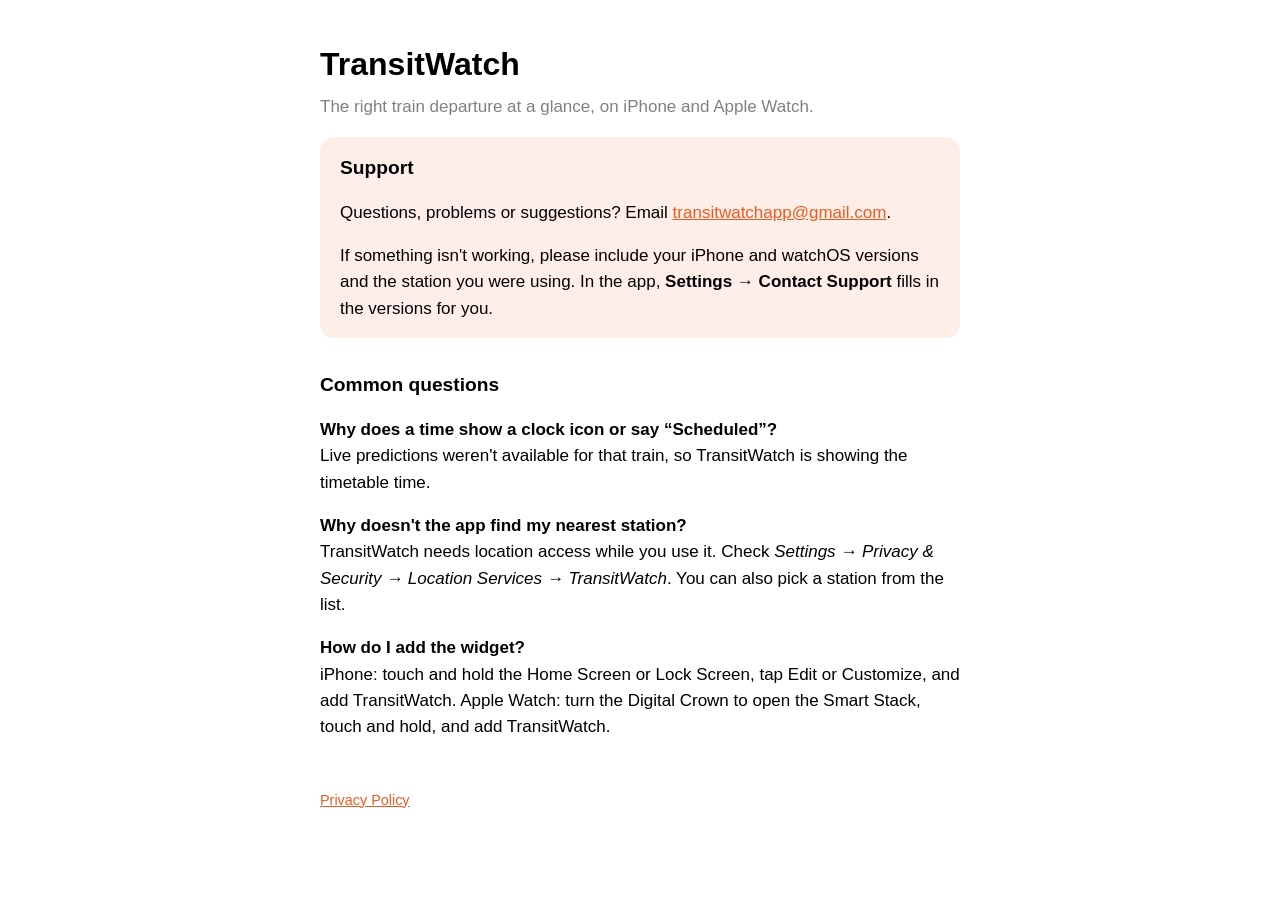
==== index.html @ 3787ce35 "Support and privacy pages Co-Authored-By: Claude Opus 5.5 <noreply@anthropic.com>" ====
<!DOCTYPE html>
<html lang="en">
<head>
<meta charset="utf-8">
<meta name="viewport" content="width=device-width, initial-scale=1">
<title>TransitWatch Support</title>
<link rel="stylesheet" href="style.css">
</head>
<body>
<h1>TransitWatch</h1>
<p class="tagline">The right train departure at a glance, on iPhone and Apple Watch.</p>

<div class="contact">
<h2 style="margin-top:0">Support</h2>
<p>Questions, problems or suggestions? Email <a href="mailto:transitwatchapp@gmail.com?subject=TransitWatch%20Support">transitwatchapp@gmail.com</a>.</p>
<p style="margin-bottom:0">If something isn't working, please include your iPhone and watchOS versions and the station you were using. In the app, <strong>Settings → Contact Support</strong> fills in the versions for you.</p>
</div>

<h2>Common questions</h2>
<p><strong>Why does a time show a clock icon or say “Scheduled”?</strong><br>
Live predictions weren't available for that train, so TransitWatch is showing the timetable time.</p>
<p><strong>Why doesn't the app find my nearest station?</strong><br>
TransitWatch needs location access while you use it. Check <em>Settings → Privacy &amp; Security → Location Services → TransitWatch</em>. You can also pick a station from the list.</p>
<p><strong>How do I add the widget?</strong><br>
iPhone: touch and hold the Home Screen or Lock Screen, tap Edit or Customize, and add TransitWatch. Apple Watch: turn the Digital Crown to open the Smart Stack, touch and hold, and add TransitWatch.</p>

<footer><a href="privacy.html">Privacy Policy</a></footer>
</body>
</html>
---- style.css ----
:root { color-scheme: light dark; --accent: #f05a22; }
body { font: 17px/1.55 -apple-system, BlinkMacSystemFont, "Helvetica Neue", sans-serif; max-width: 40rem; margin: 0 auto; padding: 2.5rem 1.25rem 4rem; }
h1 { font-size: 2rem; margin: 0 0 .25rem; }
h2 { font-size: 1.2rem; margin-top: 2rem; }
.tagline { color: GrayText; margin-top: 0; }
a { color: var(--accent); }
.contact { padding: 1rem 1.25rem; border-radius: 14px; background: color-mix(in srgb, var(--accent) 10%, transparent); }
footer { margin-top: 3rem; font-size: .9rem; color: GrayText; }
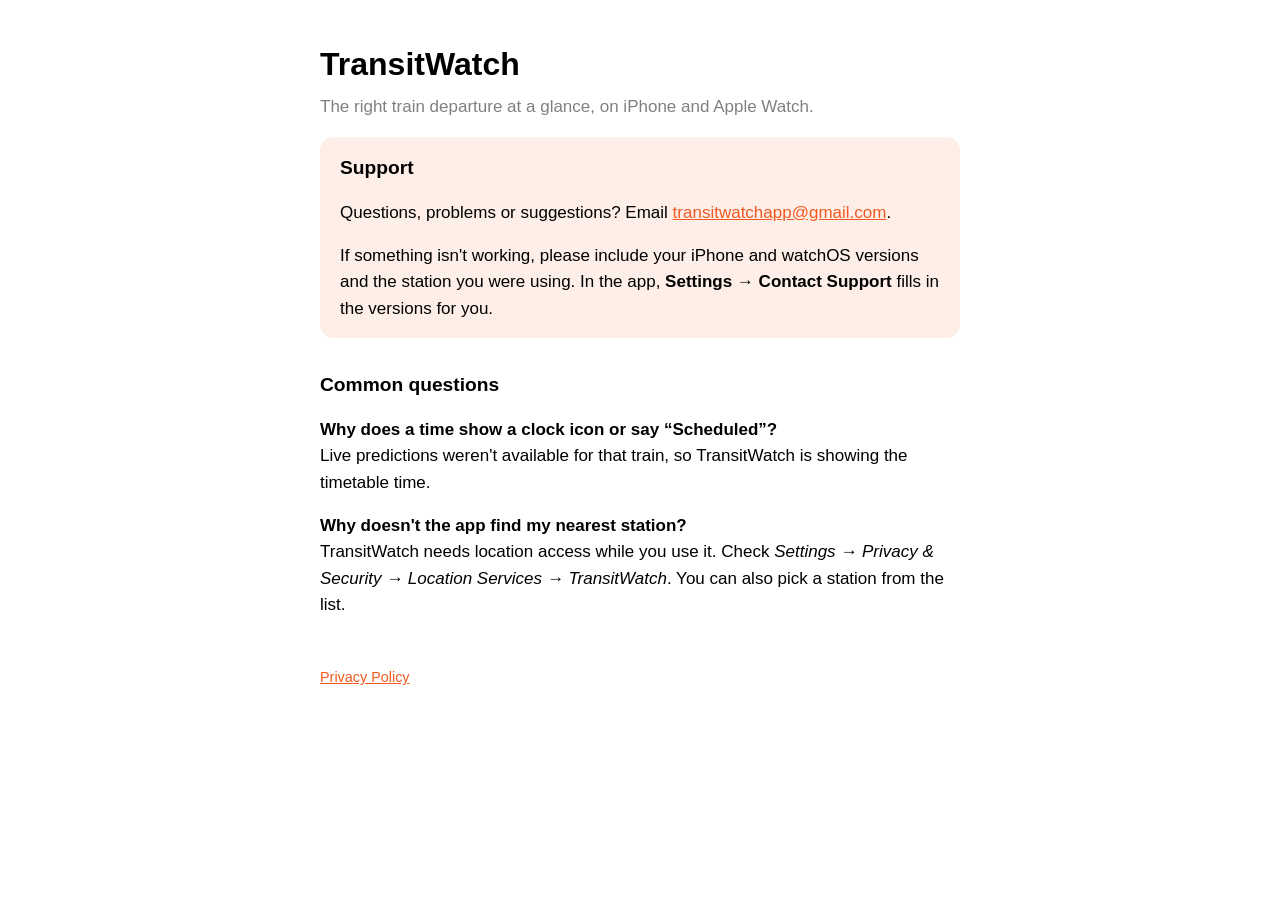
==== commit af0dd42a: "Only what 3.0 has: no widget FAQ, no widgets, Commute or purchases in privacy Co-Authored-By: Claude" ====
--- a/index.html
+++ b/index.html
@@ -21,8 +21,6 @@
 Live predictions weren't available for that train, so TransitWatch is showing the timetable time.</p>
 <p><strong>Why doesn't the app find my nearest station?</strong><br>
 TransitWatch needs location access while you use it. Check <em>Settings → Privacy &amp; Security → Location Services → TransitWatch</em>. You can also pick a station from the list.</p>
-<p><strong>How do I add the widget?</strong><br>
-iPhone: touch and hold the Home Screen or Lock Screen, tap Edit or Customize, and add TransitWatch. Apple Watch: turn the Digital Crown to open the Smart Stack, touch and hold, and add TransitWatch.</p>
 
 <footer><a href="privacy.html">Privacy Policy</a></footer>
 </body>
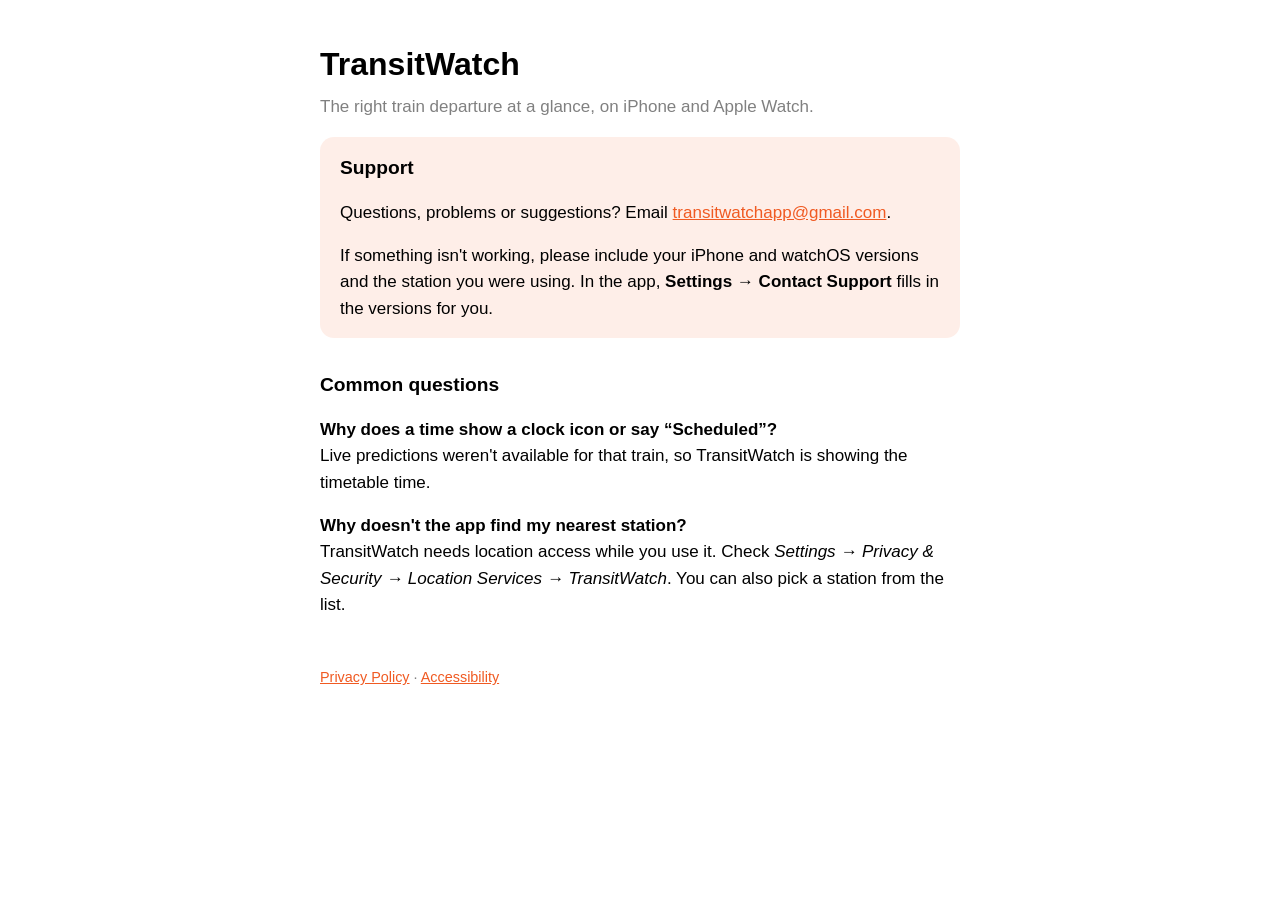
==== commit 9778cf17: "Accessibility page; link from the support page Co-Authored-By: Claude Opus 5.5 <noreply@anthropic.co" ====
--- a/index.html
+++ b/index.html
@@ -22,6 +22,6 @@
 <p><strong>Why doesn't the app find my nearest station?</strong><br>
 TransitWatch needs location access while you use it. Check <em>Settings → Privacy &amp; Security → Location Services → TransitWatch</em>. You can also pick a station from the list.</p>
 
-<footer><a href="privacy.html">Privacy Policy</a></footer>
+<footer><a href="privacy.html">Privacy Policy</a> · <a href="accessibility.html">Accessibility</a></footer>
 </body>
 </html>
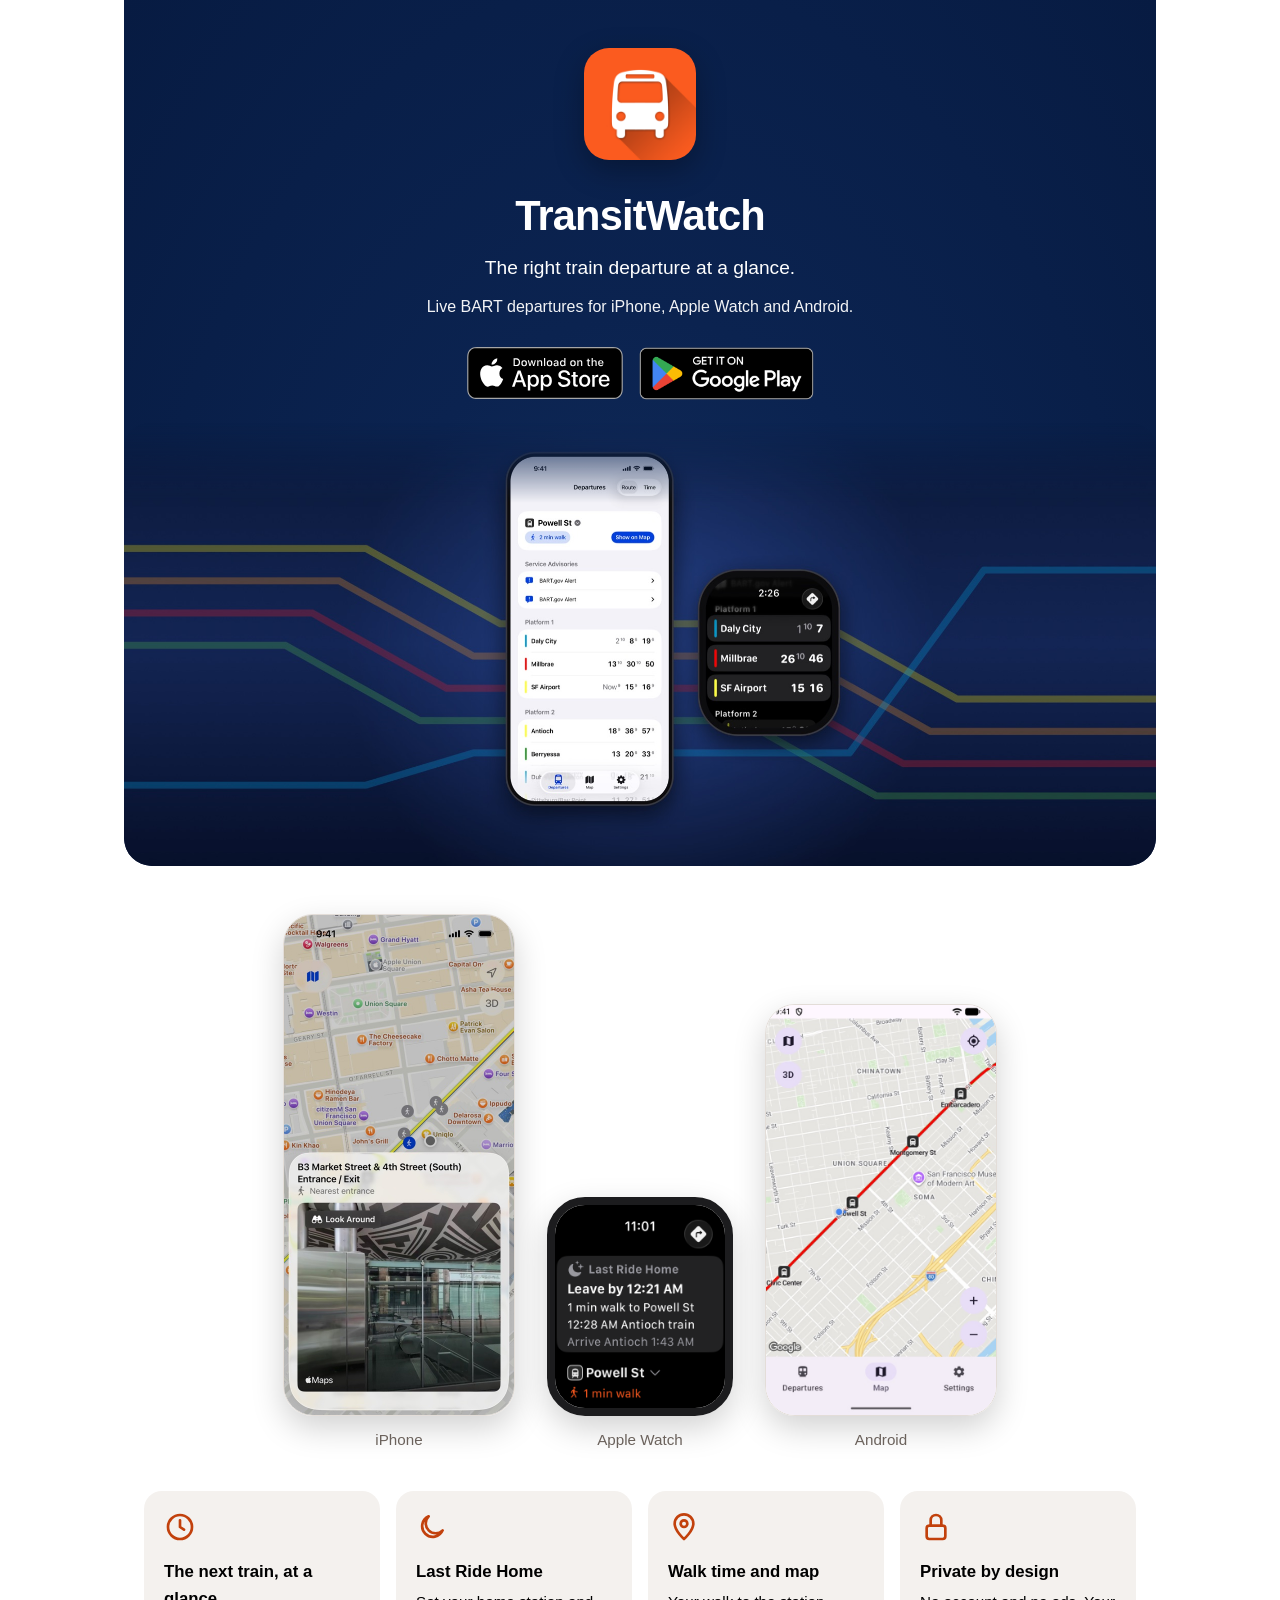
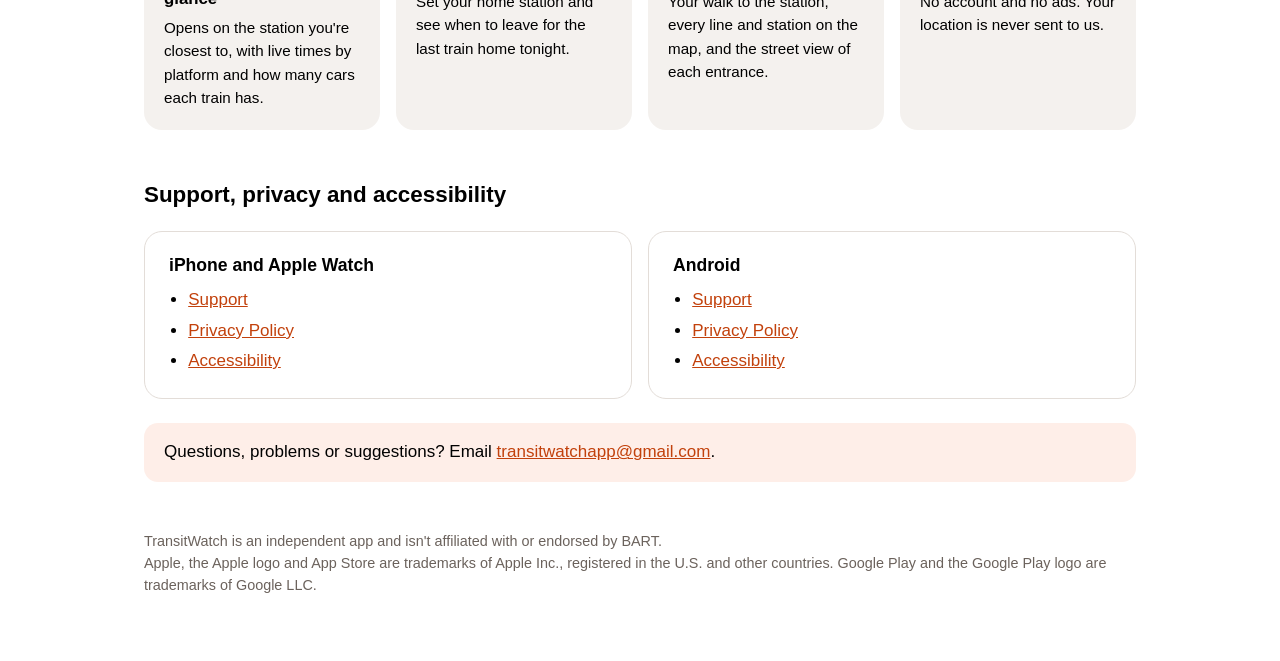
==== commit ce623944: "Home page for both apps: App Store header art, store badges, screenshots, features; Android link on " ====
--- a/index.html
+++ b/index.html
@@ -3,25 +3,144 @@
 <head>
 <meta charset="utf-8">
 <meta name="viewport" content="width=device-width, initial-scale=1">
-<title>TransitWatch Support</title>
+<title>TransitWatch: live BART departures at a glance</title>
+<meta name="description" content="Live BART departures from the station you're near, and when to leave for home. For iPhone, Apple Watch and Android.">
+<!-- Was a redirect to ios/ (2026-11-06); the home page for both apps since Android 3.0 went live (2026-11-07).
+     privacy.html and accessibility.html here still redirect to ios/ for App Store Connect. -->
+<link rel="icon" href="images/icon.png">
 <link rel="stylesheet" href="style.css">
+<style>
+  /* Accessible oranges: #c2410c is 5.2:1 on white; #ff9a6b is 7:1 on the dark background. */
+  /* --muted: 5.9:1 on white, 7:1 on the dark background (GrayText is too faint). */
+  :root { --ink: #c2410c; --card: #f4f1ee; --line: #e3ddd8; --muted: #6b625c; }
+  @media (prefers-color-scheme: dark) { :root { --ink: #ff9a6b; --card: #2c2826; --line: #45403c; --muted: #b8afa8; } }
+  body { max-width: 62rem; padding-top: 0; }
+  a { color: var(--ink); }
+
+  /* Navy taken from the App Store header image (AppStore/Header in the iOS repository), which sits
+     full width at the bottom of the hero, its top edge faded into the background. */
+  .hero { margin: 0 -1.25rem; padding: 3rem 1.25rem 0; text-align: center; color: #fff; overflow: hidden;
+          background: radial-gradient(ellipse at 50% 100%, #14305f 0%, #0b2350 45%, #071b42 100%); border-radius: 0 0 28px 28px; }
+  .hero .art { display: block; width: calc(100% + 2.5rem); height: auto; margin: 1.5rem -1.25rem 0;
+               -webkit-mask-image: linear-gradient(to bottom, transparent 0, #000 18%);
+                       mask-image: linear-gradient(to bottom, transparent 0, #000 18%); }
+  .hero > img { width: 112px; height: 112px; border-radius: 25px; box-shadow: 0 10px 30px rgb(0 0 0 / .3); }
+  .hero h1 { font-size: 2.6rem; margin: 1rem 0 .25rem; letter-spacing: -.02em; }
+  .hero p { font-size: 1.2rem; margin: 0 auto; max-width: 30rem; }
+  .hero .platforms { margin-top: .75rem; font-size: 1rem; opacity: .95; }
+  /* Official store badges, unmodified (Apple and Google badge guidelines). Both show 52 px tall: Google's
+     PNG has 41 of 250 px transparent padding on each side, taken back with negative margins. */
+  .hero .badges { display: flex; justify-content: center; align-items: center; gap: 1rem; flex-wrap: wrap; margin-top: 1.75rem; }
+  .hero .badges a { display: block; line-height: 0; border-radius: 10px; }
+  .hero .badges a:focus-visible { outline: 3px solid #fff; outline-offset: 3px; }
+  .hero .badges .apple { width: 156px; height: 52px; }
+  .hero .badges .google { width: 199px; height: 77px; margin: -12.6px; }
+
+  .shots { display: flex; justify-content: center; align-items: flex-end; gap: 2rem; flex-wrap: wrap;
+           margin: 3rem 0 1rem; }
+  .shots figure { margin: 0; text-align: center; }
+  .shots img { display: block; margin: 0 auto .75rem; box-shadow: 0 12px 32px rgb(0 0 0 / .18);
+               border: 1px solid var(--line); }
+  .shots .phone img { width: 230px; height: auto; border-radius: 30px; }
+  .shots .watch img { width: 170px; height: auto; border-radius: 38px; border: 8px solid #1c1c1e; }
+  .shots figcaption { font-size: .95rem; color: var(--muted); }
+
+  .features { display: grid; grid-template-columns: repeat(auto-fit, minmax(13rem, 1fr)); gap: 1rem; margin-top: 2.5rem; }
+  .feature { background: var(--card); border-radius: 18px; padding: 1.25rem; }
+  .feature svg { width: 32px; height: 32px; color: var(--ink); }
+  .feature h3 { margin: .5rem 0 .25rem; font-size: 1.05rem; }
+  .feature p { margin: 0; font-size: .95rem; }
+
+  .apps { display: grid; grid-template-columns: repeat(auto-fit, minmax(16rem, 1fr)); gap: 1rem; }
+  .app { border: 1px solid var(--line); border-radius: 18px; padding: 1.25rem 1.5rem; }
+  .app h3 { margin: 0 0 .5rem; font-size: 1.1rem; }
+  .app ul { margin: 0; padding-left: 1.2rem; }
+  .app li { margin: .25rem 0; }
+  .contact { margin-top: 1.5rem; }
+  .contact a { color: var(--ink); }
+  h2 { font-size: 1.4rem; margin-top: 3rem; }
+  footer { color: var(--muted); }
+</style>
 </head>
 <body>
-<h1>TransitWatch</h1>
-<p class="tagline">The right train departure at a glance, on iPhone and Apple Watch.</p>
+<header class="hero">
+  <img src="images/icon.png" alt="">
+  <h1>TransitWatch</h1>
+  <p>The right train departure at a glance.</p>
+  <p class="platforms">Live BART departures for iPhone, Apple Watch and Android.</p>
+  <div class="badges">
+    <a href="https://apps.apple.com/app/id1022517633"><img class="apple" src="images/app-store-badge.svg" width="156" height="52" alt="Download on the App Store"></a>
+    <a href="https://play.google.com/store/apps/details?id=com.ricksterware.transitwatch"><img class="google" src="images/google-play-badge.png" width="200" height="77" alt="Get it on Google Play"></a>
+  </div>
+  <img class="art" src="images/header.jpg" width="2000" height="857" alt="TransitWatch on iPhone and Apple Watch: departures from Powell St by platform, over colored lines like a transit map">
+</header>
+
+<main>
+<div class="shots">
+  <figure class="phone">
+    <img src="images/iphone-look-around.jpg" width="460" height="1000" alt="iPhone: the map near Powell St with the street view of the Market Street and 4th Street entrance">
+    <figcaption>iPhone</figcaption>
+  </figure>
+  <figure class="watch">
+    <img src="images/watch-last-ride.png" width="416" height="496" alt="Apple Watch: Last Ride Home, leave by 12:21 AM for the 12:28 AM Antioch train">
+    <figcaption>Apple Watch</figcaption>
+  </figure>
+  <figure class="phone">
+    <img src="images/android-map.jpg" width="562" height="1000" alt="Android: the map of downtown San Francisco with BART stations along Market Street">
+    <figcaption>Android</figcaption>
+  </figure>
+</div>
+
+<section class="features" aria-label="Features">
+  <div class="feature">
+    <svg viewBox="0 0 24 24" fill="none" stroke="currentColor" stroke-width="2" stroke-linecap="round" stroke-linejoin="round" aria-hidden="true"><circle cx="12" cy="12" r="9"/><path d="M12 7v5l3 2"/></svg>
+    <h3>The next train, at a glance</h3>
+    <p>Opens on the station you're closest to, with live times by platform and how many cars each train has.</p>
+  </div>
+  <div class="feature">
+    <svg viewBox="0 0 24 24" fill="none" stroke="currentColor" stroke-width="2" stroke-linecap="round" stroke-linejoin="round" aria-hidden="true"><path d="M20 14.5A8 8 0 1 1 9.5 4a6.5 6.5 0 0 0 10.5 10.5z"/></svg>
+    <h3>Last Ride Home</h3>
+    <p>Set your home station and see when to leave for the last train home tonight.</p>
+  </div>
+  <div class="feature">
+    <svg viewBox="0 0 24 24" fill="none" stroke="currentColor" stroke-width="2" stroke-linecap="round" stroke-linejoin="round" aria-hidden="true"><path d="M12 21s-7-6.2-7-11.5a7 7 0 0 1 14 0C19 14.8 12 21 12 21z"/><circle cx="12" cy="9.5" r="2.5"/></svg>
+    <h3>Walk time and map</h3>
+    <p>Your walk to the station, every line and station on the map, and the street view of each entrance.</p>
+  </div>
+  <div class="feature">
+    <svg viewBox="0 0 24 24" fill="none" stroke="currentColor" stroke-width="2" stroke-linecap="round" stroke-linejoin="round" aria-hidden="true"><rect x="5" y="11" width="14" height="10" rx="2"/><path d="M8 11V7a4 4 0 0 1 8 0v4"/></svg>
+    <h3>Private by design</h3>
+    <p>No account and no ads. Your location is never sent to us.</p>
+  </div>
+</section>
+
+<h2>Support, privacy and accessibility</h2>
+<div class="apps">
+  <section class="app" aria-labelledby="ios">
+    <h3 id="ios">iPhone and Apple Watch</h3>
+    <ul>
+      <li><a href="ios/">Support</a></li>
+      <li><a href="ios/privacy.html">Privacy Policy</a></li>
+      <li><a href="ios/accessibility.html">Accessibility</a></li>
+    </ul>
+  </section>
+  <section class="app" aria-labelledby="android">
+    <h3 id="android">Android</h3>
+    <ul>
+      <li><a href="android/">Support</a></li>
+      <li><a href="android/privacy.html">Privacy Policy</a></li>
+      <li><a href="android/accessibility.html">Accessibility</a></li>
+    </ul>
+  </section>
+</div>
 
 <div class="contact">
-<h2 style="margin-top:0">Support</h2>
-<p>Questions, problems or suggestions? Email <a href="mailto:transitwatchapp@gmail.com?subject=TransitWatch%20Support">transitwatchapp@gmail.com</a>.</p>
-<p style="margin-bottom:0">If something isn't working, please include your iPhone and watchOS versions and the station you were using. In the app, <strong>Settings → Contact Support</strong> fills in the versions for you.</p>
+  <p style="margin:0">Questions, problems or suggestions? Email <a href="mailto:transitwatchapp@gmail.com?subject=TransitWatch%20Support">transitwatchapp@gmail.com</a>.</p>
 </div>
+</main>
 
-<h2>Common questions</h2>
-<p><strong>Why does a time show a clock icon or say “Scheduled”?</strong><br>
-Live predictions weren't available for that train, so TransitWatch is showing the timetable time.</p>
-<p><strong>Why doesn't the app find my nearest station?</strong><br>
-TransitWatch needs location access while you use it. Check <em>Settings → Privacy &amp; Security → Location Services → TransitWatch</em>. You can also pick a station from the list.</p>
-
-<footer><a href="privacy.html">Privacy Policy</a> · <a href="accessibility.html">Accessibility</a></footer>
+<footer>TransitWatch is an independent app and isn't affiliated with or endorsed by BART.<br>
+Apple, the Apple logo and App Store are trademarks of Apple Inc., registered in the U.S. and other countries.
+Google Play and the Google Play logo are trademarks of Google LLC.</footer>
 </body>
 </html>
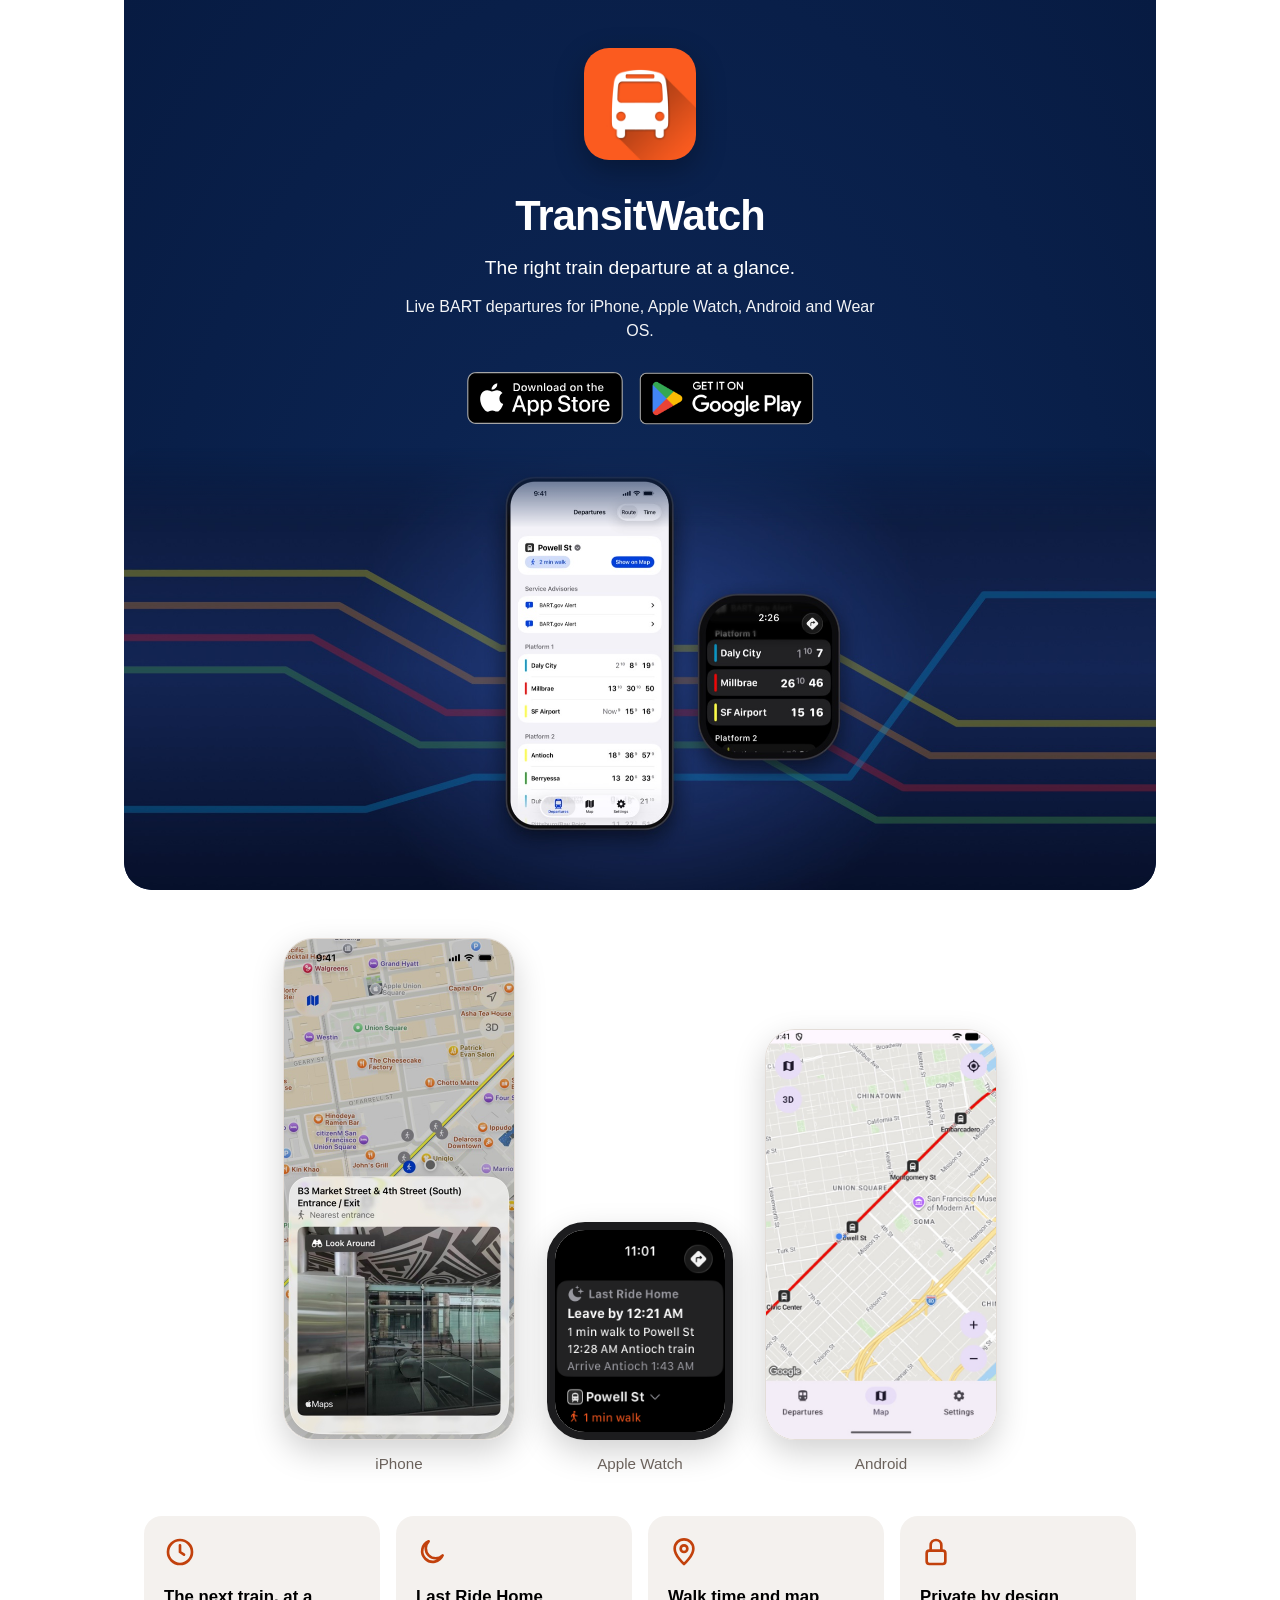
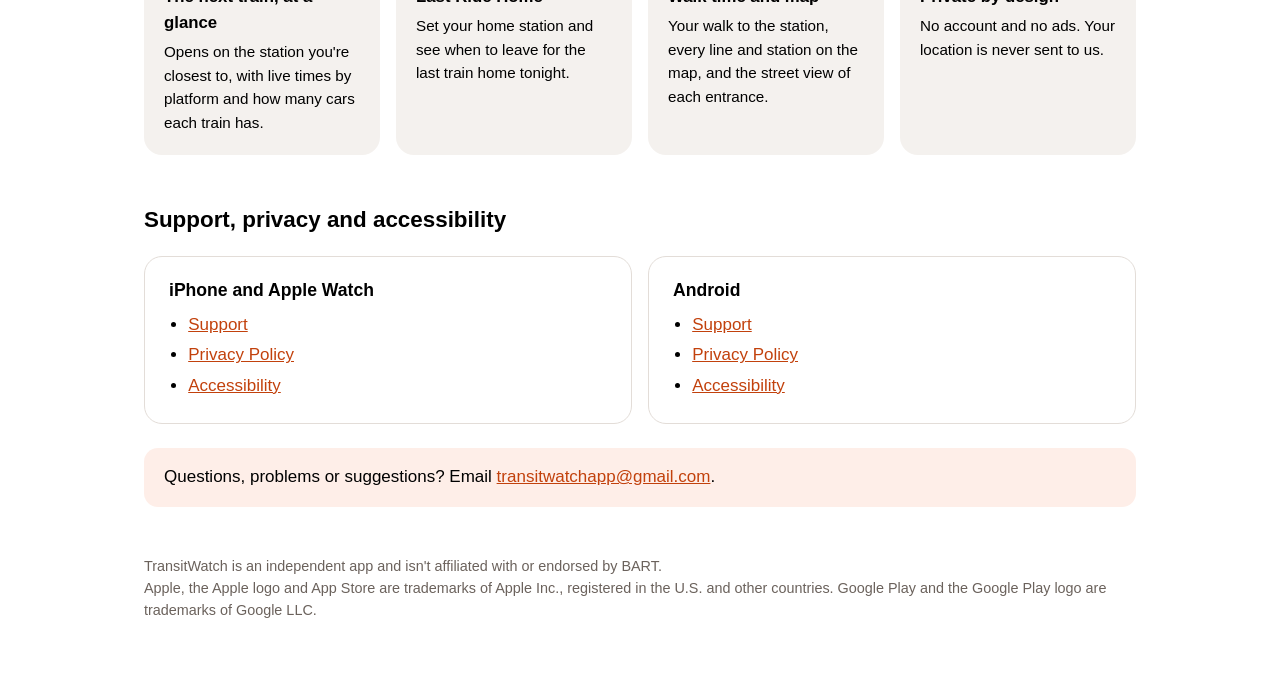
==== commit dc71fd9b: "Android 3.1: the pages mention the Wear OS watch (publish when 3.1 ships, Android A36)" ====
--- a/index.html
+++ b/index.html
@@ -4,7 +4,7 @@
 <meta charset="utf-8">
 <meta name="viewport" content="width=device-width, initial-scale=1">
 <title>TransitWatch: live BART departures at a glance</title>
-<meta name="description" content="Live BART departures from the station you're near, and when to leave for home. For iPhone, Apple Watch and Android.">
+<meta name="description" content="Live BART departures from the station you're near, and when to leave for home. For iPhone, Apple Watch, Android and Wear OS.">
 <!-- Was a redirect to ios/ (2026-11-06); the home page for both apps since Android 3.0 went live (2026-11-07).
      privacy.html and accessibility.html here still redirect to ios/ for App Store Connect. -->
 <link rel="icon" href="images/icon.png">
@@ -67,7 +67,7 @@
   <img src="images/icon.png" alt="">
   <h1>TransitWatch</h1>
   <p>The right train departure at a glance.</p>
-  <p class="platforms">Live BART departures for iPhone, Apple Watch and Android.</p>
+  <p class="platforms">Live BART departures for iPhone, Apple Watch, Android and Wear OS.</p>
   <div class="badges">
     <a href="https://apps.apple.com/app/id1022517633"><img class="apple" src="images/app-store-badge.svg" width="156" height="52" alt="Download on the App Store"></a>
     <a href="https://play.google.com/store/apps/details?id=com.ricksterware.transitwatch"><img class="google" src="images/google-play-badge.png" width="200" height="77" alt="Get it on Google Play"></a>
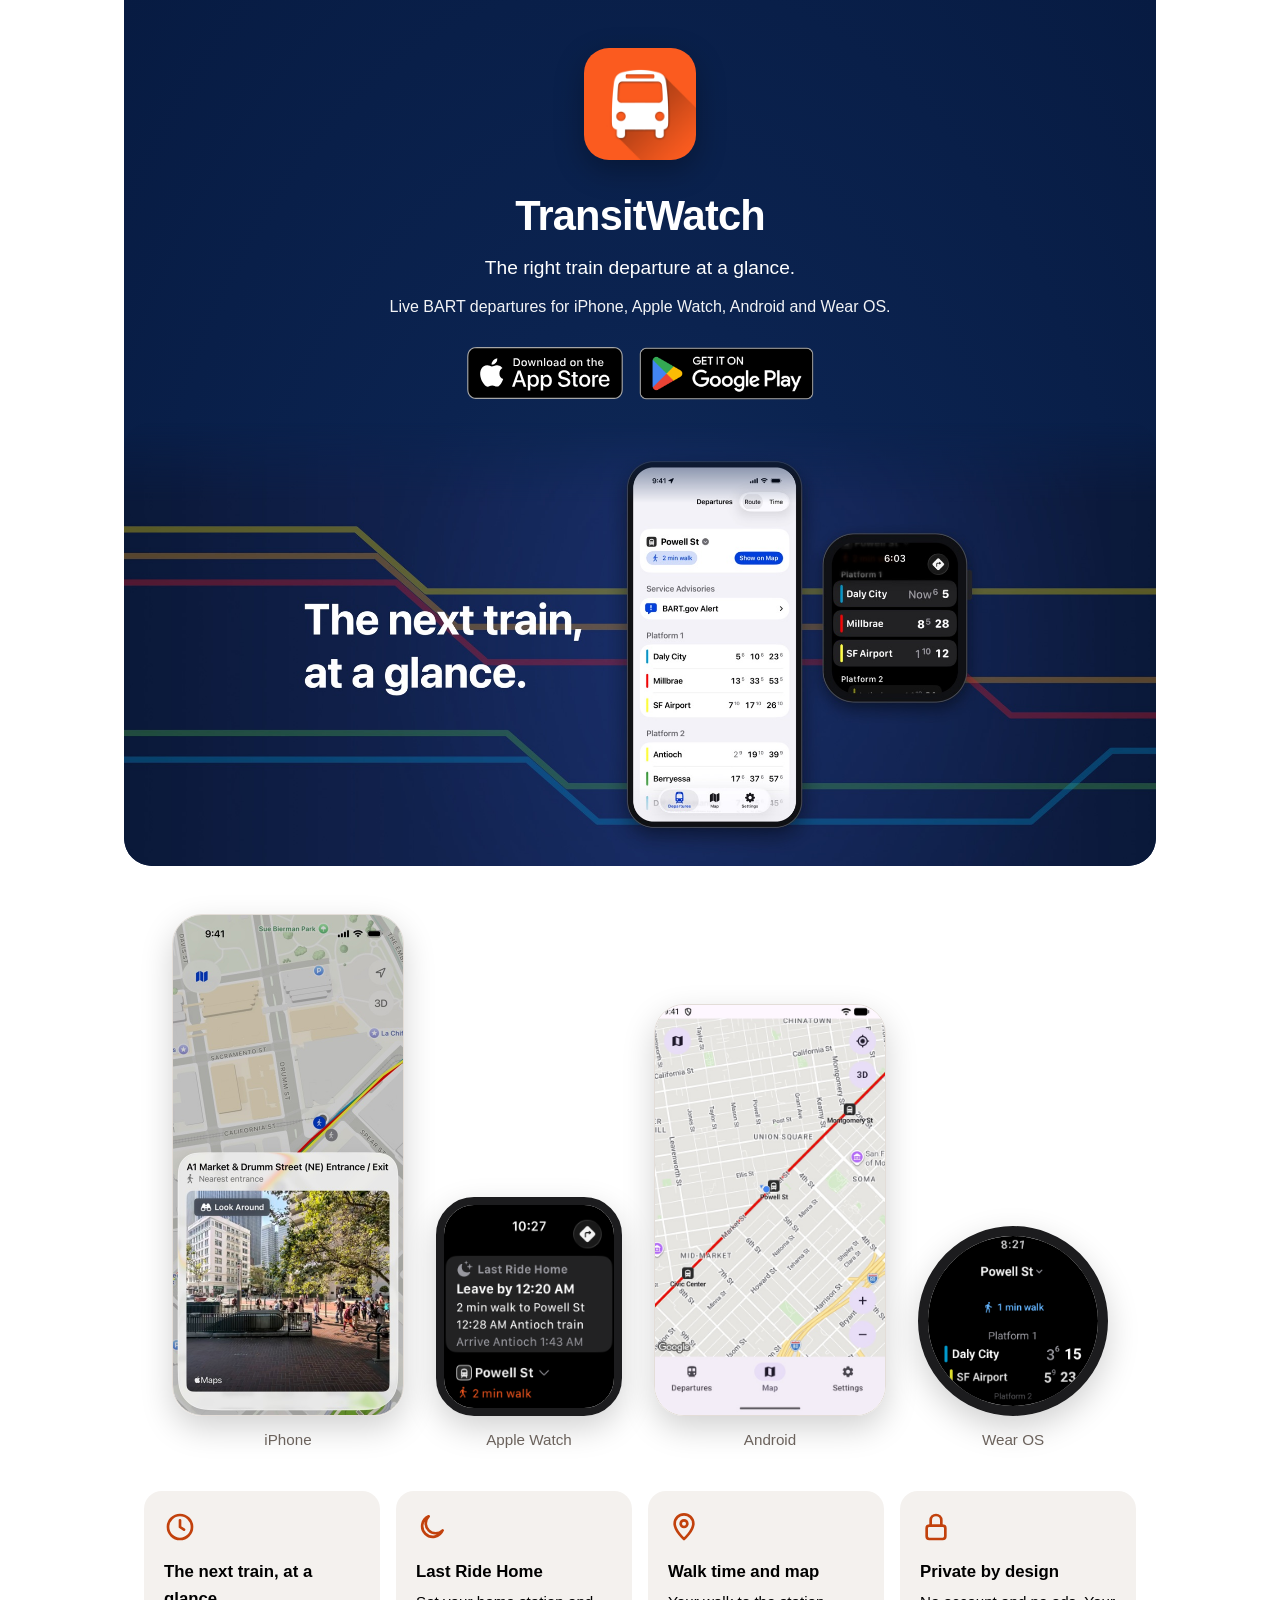
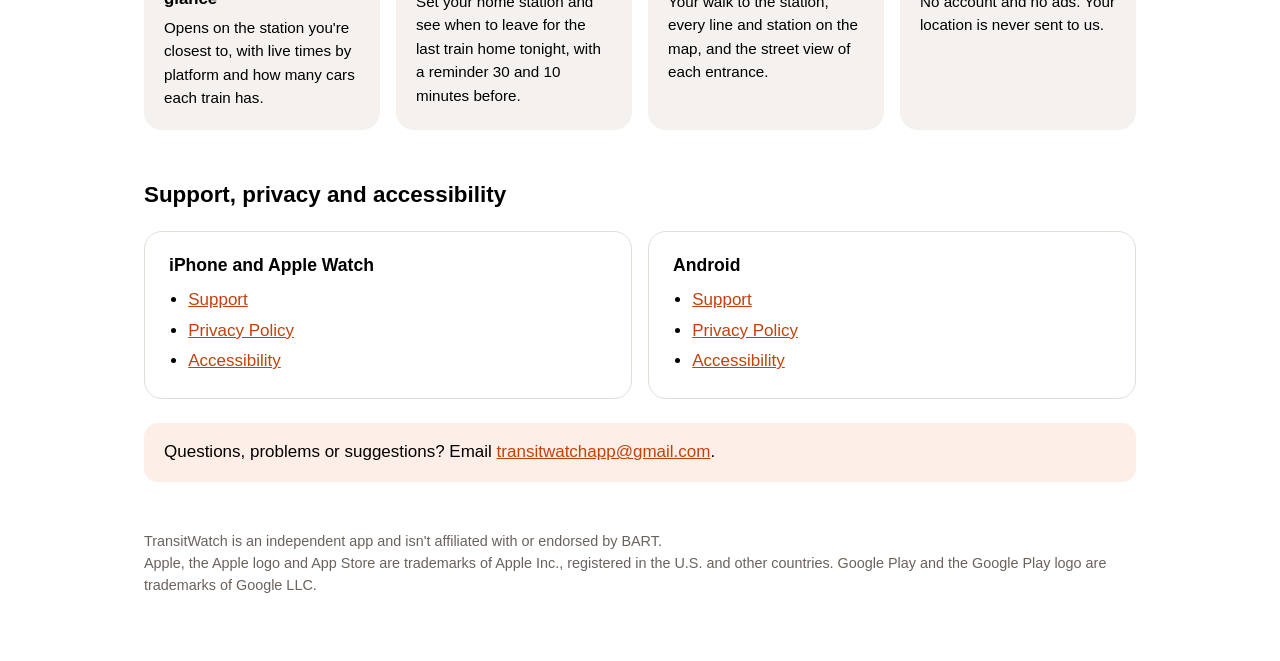
==== commit d4cd08d5: "Home page and privacy pages for iPhone 3.0.2 and Android 3.1 (publish when both are live) Same look " ====
--- a/index.html
+++ b/index.html
@@ -27,7 +27,7 @@
   .hero > img { width: 112px; height: 112px; border-radius: 25px; box-shadow: 0 10px 30px rgb(0 0 0 / .3); }
   .hero h1 { font-size: 2.6rem; margin: 1rem 0 .25rem; letter-spacing: -.02em; }
   .hero p { font-size: 1.2rem; margin: 0 auto; max-width: 30rem; }
-  .hero .platforms { margin-top: .75rem; font-size: 1rem; opacity: .95; }
+  .hero .platforms { margin-top: .75rem; font-size: 1rem; opacity: .95; max-width: none; text-wrap: balance; }
   /* Official store badges, unmodified (Apple and Google badge guidelines). Both show 52 px tall: Google's
      PNG has 41 of 250 px transparent padding on each side, taken back with negative margins. */
   .hero .badges { display: flex; justify-content: center; align-items: center; gap: 1rem; flex-wrap: wrap; margin-top: 1.75rem; }
@@ -43,6 +43,7 @@
                border: 1px solid var(--line); }
   .shots .phone img { width: 230px; height: auto; border-radius: 30px; }
   .shots .watch img { width: 170px; height: auto; border-radius: 38px; border: 8px solid #1c1c1e; }
+  .shots .wear img { width: 170px; height: auto; border-radius: 50%; border: 10px solid #1c1c1e; }
   .shots figcaption { font-size: .95rem; color: var(--muted); }
 
   .features { display: grid; grid-template-columns: repeat(auto-fit, minmax(13rem, 1fr)); gap: 1rem; margin-top: 2.5rem; }
@@ -67,27 +68,31 @@
   <img src="images/icon.png" alt="">
   <h1>TransitWatch</h1>
   <p>The right train departure at a glance.</p>
-  <p class="platforms">Live BART departures for iPhone, Apple Watch, Android and Wear OS.</p>
+  <p class="platforms">Live BART departures for iPhone, Apple&nbsp;Watch, Android and Wear&nbsp;OS.</p>
   <div class="badges">
     <a href="https://apps.apple.com/app/id1022517633"><img class="apple" src="images/app-store-badge.svg" width="156" height="52" alt="Download on the App Store"></a>
     <a href="https://play.google.com/store/apps/details?id=com.ricksterware.transitwatch"><img class="google" src="images/google-play-badge.png" width="200" height="77" alt="Get it on Google Play"></a>
   </div>
-  <img class="art" src="images/header.jpg" width="2000" height="857" alt="TransitWatch on iPhone and Apple Watch: departures from Powell St by platform, over colored lines like a transit map">
+  <img class="art" src="images/header.jpg" width="2000" height="857" alt="The next train, at a glance. TransitWatch on iPhone and Apple Watch: departures from Powell St by platform, over colored lines like a transit map">
 </header>
 
 <main>
 <div class="shots">
   <figure class="phone">
-    <img src="images/iphone-look-around.jpg" width="460" height="1000" alt="iPhone: the map near Powell St with the street view of the Market Street and 4th Street entrance">
+    <img src="images/iphone-look-around.jpg" width="460" height="1000" alt="iPhone: the map at Embarcadero with Look Around at the Market and Drumm Street entrance">
     <figcaption>iPhone</figcaption>
   </figure>
   <figure class="watch">
-    <img src="images/watch-last-ride.png" width="416" height="496" alt="Apple Watch: Last Ride Home, leave by 12:21 AM for the 12:28 AM Antioch train">
+    <img src="images/watch-last-ride.png" width="416" height="496" alt="Apple Watch: Last Ride Home, leave by 12:20 AM for the 12:28 AM Antioch train">
     <figcaption>Apple Watch</figcaption>
   </figure>
   <figure class="phone">
     <img src="images/android-map.jpg" width="562" height="1000" alt="Android: the map of downtown San Francisco with BART stations along Market Street">
     <figcaption>Android</figcaption>
+  </figure>
+  <figure class="wear">
+    <img src="images/wear-departures.png" width="454" height="454" alt="Wear OS watch: Powell St, 1 minute walk, Platform 1 departures to Daly City and SF Airport">
+    <figcaption>Wear OS</figcaption>
   </figure>
 </div>
 
@@ -100,7 +105,7 @@
   <div class="feature">
     <svg viewBox="0 0 24 24" fill="none" stroke="currentColor" stroke-width="2" stroke-linecap="round" stroke-linejoin="round" aria-hidden="true"><path d="M20 14.5A8 8 0 1 1 9.5 4a6.5 6.5 0 0 0 10.5 10.5z"/></svg>
     <h3>Last Ride Home</h3>
-    <p>Set your home station and see when to leave for the last train home tonight.</p>
+    <p>Set your home station and see when to leave for the last train home tonight, with a reminder 30 and 10 minutes before.</p>
   </div>
   <div class="feature">
     <svg viewBox="0 0 24 24" fill="none" stroke="currentColor" stroke-width="2" stroke-linecap="round" stroke-linejoin="round" aria-hidden="true"><path d="M12 21s-7-6.2-7-11.5a7 7 0 0 1 14 0C19 14.8 12 21 12 21z"/><circle cx="12" cy="9.5" r="2.5"/></svg>
